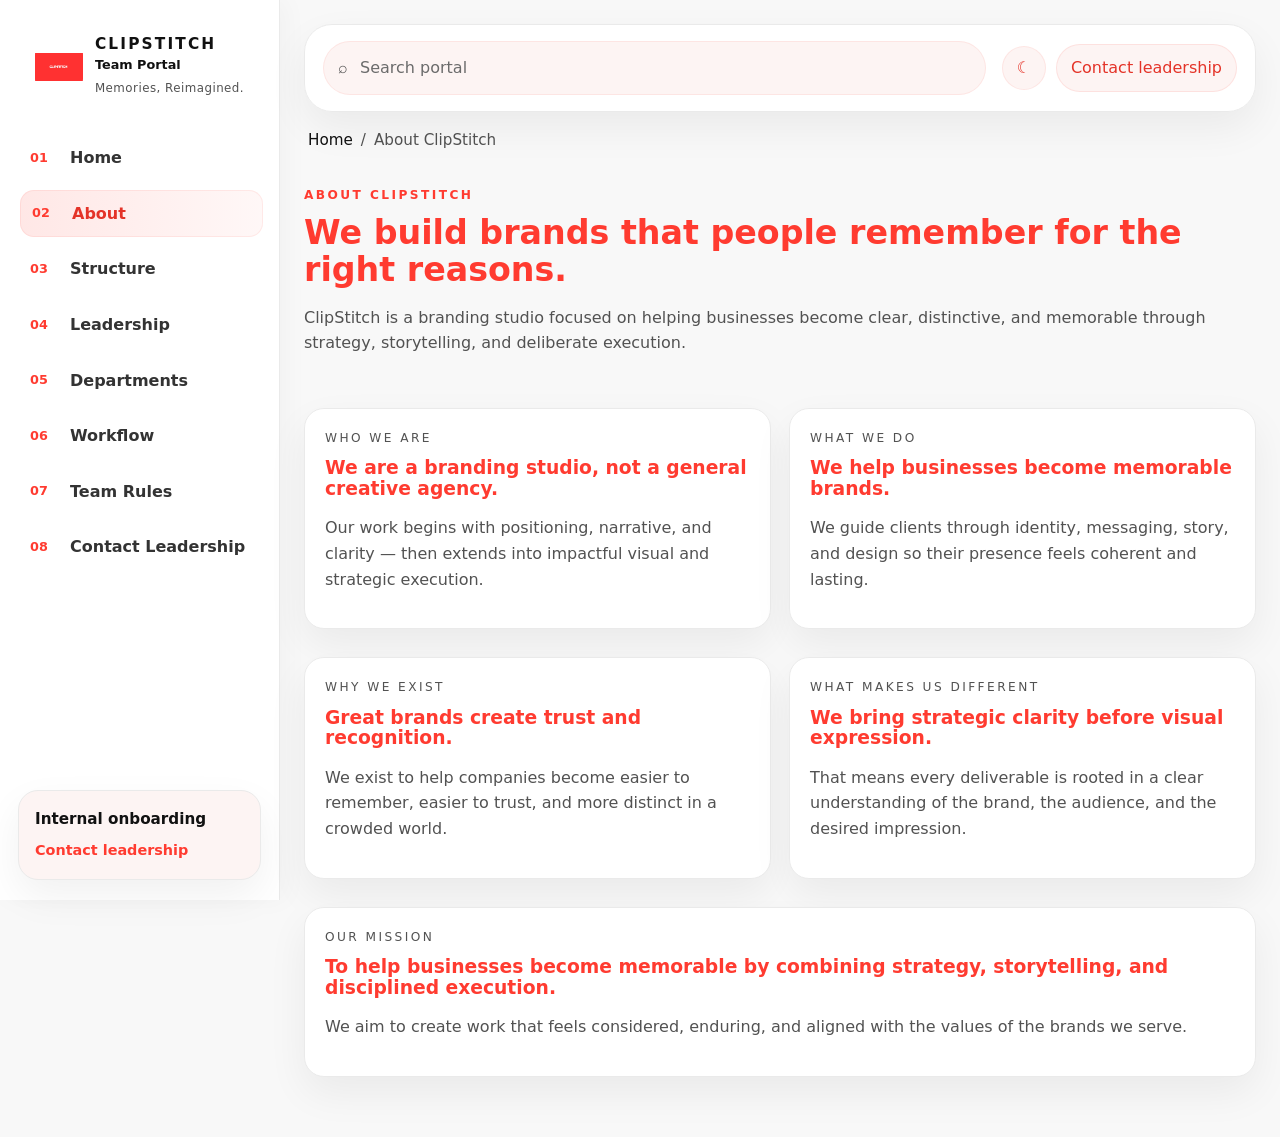
==== pages/about.html @ f91c4169 "ClipStitch Team Portal v1" ====
<!DOCTYPE html>
<html lang="en">
  <head>
    <meta charset="UTF-8" />
    <meta name="viewport" content="width=device-width, initial-scale=1.0" />
    <title>About ClipStitch | Team Portal</title>
    <link rel="stylesheet" href="../style.css" />
  </head>
  <body data-page="about">
    <div class="page-loader" aria-hidden="true">
      <div class="loader-ring"></div>
    </div>

    <div class="app-shell">
      <aside class="sidebar" id="sidebar">
        <a class="brand-block" href="../index.html" aria-label="ClipStitch home">
          <img src="../assets/logos/clipstitch-logo.jpg" alt="ClipStitch logo" />
          <span class="brand-text">
            <strong>CLIPSTITCH</strong>
            <small>Team Portal</small>
            <span class="brand-tagline">Memories, Reimagined.</span>
          </span>
        </a>

        <nav class="sidebar-nav" aria-label="Primary">
          <a class="nav-link" href="../index.html"><span>01</span><strong>Home</strong></a>
          <a class="nav-link active" href="about.html"><span>02</span><strong>About</strong></a>
          <a class="nav-link" href="company-structure.html"><span>03</span><strong>Structure</strong></a>
          <a class="nav-link" href="leadership.html"><span>04</span><strong>Leadership</strong></a>
          <a class="nav-link" href="departments.html"><span>05</span><strong>Departments</strong></a>
          <a class="nav-link" href="workflow.html"><span>06</span><strong>Workflow</strong></a>
          <a class="nav-link" href="team-rules.html"><span>07</span><strong>Team Rules</strong></a>
          <a class="nav-link" href="contact.html"><span>08</span><strong>Contact Leadership</strong></a>
        </nav>

        <div class="sidebar-footer">
          <p>Internal onboarding</p>
          <a href="contact.html">Contact leadership</a>
        </div>
      </aside>

      <div class="main-panel">
        <header class="topbar">
          <button class="icon-button mobile-only" id="sidebarToggle" aria-label="Toggle navigation">☰</button>
          <div class="search-box">
            <span>⌕</span>
            <input id="globalSearch" type="text" placeholder="Search portal" aria-label="Search portal" />
          </div>
          <div class="topbar-actions">
            <button class="icon-button" id="themeToggle" aria-label="Toggle dark mode">☾</button>
            <a class="pill-link" href="contact.html">Contact leadership</a>
          </div>
        </header>

        <nav class="breadcrumbs" aria-label="Breadcrumb">
          <a href="../index.html">Home</a>
          <span>/</span>
          <span>About ClipStitch</span>
        </nav>

        <main class="page-content">
          <section class="page-title reveal">
            <p class="eyebrow">About ClipStitch</p>
            <h1>We build brands that people remember for the right reasons.</h1>
            <p class="page-intro">
              ClipStitch is a branding studio focused on helping businesses become clear, distinctive, and memorable through strategy, storytelling, and deliberate execution.
            </p>
          </section>

          <section class="content-grid reveal">
            <article class="card search-target">
              <p class="eyebrow">Who we are</p>
              <h3>We are a branding studio, not a general creative agency.</h3>
              <p>Our work begins with positioning, narrative, and clarity — then extends into impactful visual and strategic execution.</p>
            </article>
            <article class="card search-target">
              <p class="eyebrow">What we do</p>
              <h3>We help businesses become memorable brands.</h3>
              <p>We guide clients through identity, messaging, story, and design so their presence feels coherent and lasting.</p>
            </article>
          </section>

          <section class="content-grid reveal">
            <article class="card search-target">
              <p class="eyebrow">Why we exist</p>
              <h3>Great brands create trust and recognition.</h3>
              <p>We exist to help companies become easier to remember, easier to trust, and more distinct in a crowded world.</p>
            </article>
            <article class="card search-target">
              <p class="eyebrow">What makes us different</p>
              <h3>We bring strategic clarity before visual expression.</h3>
              <p>That means every deliverable is rooted in a clear understanding of the brand, the audience, and the desired impression.</p>
            </article>
          </section>

          <section class="card reveal search-target">
            <p class="eyebrow">Our mission</p>
            <h3>To help businesses become memorable by combining strategy, storytelling, and disciplined execution.</h3>
            <p class="section-copy">We aim to create work that feels considered, enduring, and aligned with the values of the brands we serve.</p>
          </section>
        </main>
      </div>
    </div>

    <button class="back-to-top" id="backToTop" aria-label="Back to top">↑</button>
    <div class="progress-bar" id="progressBar"></div>
    <div class="empty-state">No matching content found.</div>

    <script src="../script.js"></script>
  </body>
</html>
---- style.css ----
:root {
  --bg: #f8f8f8;
  --surface: #ffffff;
  --surface-2: #fdf4f3;
  --text: #111111;
  --muted: #525252;
  --border: #eaeaea;
  --accent: #ff3b30;
  --accent-soft: rgba(255, 59, 48, 0.12);
  --accent-strong: #e43328;
  --shadow: 0 16px 40px rgba(17, 17, 17, 0.06);
  --radius-xl: 28px;
  --radius-lg: 20px;
  --radius-md: 14px;
  --transition: 220ms ease;
}

:root[data-theme="dark"] {
  --bg: #0f0f0f;
  --surface: #171717;
  --surface-2: #201312;
  --text: #f8f8f8;
  --muted: #d2d2d2;
  --border: rgba(255, 255, 255, 0.12);
  --accent: #ff6a5e;
  --accent-soft: rgba(255, 106, 94, 0.2);
  --accent-strong: #ff574d;
  --shadow: 0 18px 40px rgba(0, 0, 0, 0.3);
}

* {
  box-sizing: border-box;
}

html {
  scroll-behavior: smooth;
}

body {
  margin: 0;
  font-family: "Inter", system-ui, -apple-system, BlinkMacSystemFont, "Segoe UI", sans-serif;
  background: var(--bg);
  color: var(--text);
  line-height: 1.6;
  min-height: 100vh;
  transition: background var(--transition), color var(--transition);
}

img {
  display: block;
  max-width: 100%;
}

a {
  color: var(--accent);
  text-decoration: none;
}

button,
input {
  font: inherit;
}

.page-loader {
  position: fixed;
  inset: 0;
  display: grid;
  place-items: center;
  background: var(--bg);
  z-index: 999;
  transition: opacity 400ms ease, visibility 400ms ease;
}

body.loaded .page-loader {
  opacity: 0;
  visibility: hidden;
  pointer-events: none;
}

.loader-ring {
  width: 44px;
  height: 44px;
  border: 3px solid var(--border);
  border-top-color: var(--accent);
  border-radius: 50%;
  animation: spin 800ms linear infinite;
}

@keyframes spin {
  to {
    transform: rotate(360deg);
  }
}

.app-shell {
  display: grid;
  grid-template-columns: 280px 1fr;
  min-height: 100vh;
}

.sidebar {
  position: sticky;
  top: 0;
  height: 100vh;
  padding: 24px 18px 20px;
  background: #ffffff;
  border-right: 1px solid var(--border);
  display: flex;
  flex-direction: column;
  gap: 24px;
  box-shadow: 6px 0 24px rgba(17, 17, 17, 0.03);
}

:root[data-theme="dark"] .sidebar {
  background: #151515;
  box-shadow: 6px 0 24px rgba(0, 0, 0, 0.16);
}

.brand-block {
  display: flex;
  align-items: center;
  gap: 12px;
  padding: 12px 10px;
  border-radius: var(--radius-md);
  text-align: left;
  justify-content: center;
}

.brand-block img {
  width: 48px;
  height: 48px;
  object-fit: contain;
  border-radius: 12px;
  flex-shrink: 0;
}

.brand-block .brand-text {
  display: flex;
  flex-direction: column;
  gap: 2px;
}

.brand-block strong {
  display: block;
  font-size: 0.96rem;
  letter-spacing: 0.14em;
  line-height: 1.1;
  color: var(--text);
}

.brand-block small {
  display: block;
  color: var(--text);
  font-size: 0.8rem;
  font-weight: 600;
}

.brand-block .brand-tagline {
  font-size: 0.74rem;
  color: var(--muted);
  letter-spacing: 0.04em;
  margin-top: 2px;
}

.sidebar-nav {
  display: flex;
  flex-direction: column;
  gap: 8px;
}

.nav-link {
  display: flex;
  align-items: center;
  gap: 12px;
  padding: 11px 12px;
  border-radius: 14px;
  color: #333333;
  font-weight: 600;
  transition: background var(--transition), color var(--transition), transform var(--transition);
}

:root[data-theme="dark"] .nav-link {
  color: #f2f2f2;
}

.nav-link:hover,
.nav-link.active {
  background: linear-gradient(90deg, var(--accent-soft), rgba(255, 59, 48, 0.04));
  color: var(--accent-strong);
  transform: translateX(2px);
  box-shadow: inset 0 0 0 1px rgba(255, 59, 48, 0.08);
}

.nav-link span {
  font-size: 0.8rem;
  color: var(--accent);
  min-width: 28px;
}

.sidebar-footer {
  margin-top: auto;
  padding: 16px;
  border-radius: var(--radius-lg);
  background: var(--surface-2);
  border: 1px solid var(--border);
  box-shadow: var(--shadow);
}

.sidebar-footer p {
  margin: 0 0 6px;
  font-size: 0.95rem;
  font-weight: 700;
  color: var(--text);
}

.sidebar-footer span {
  color: var(--muted);
  font-size: 0.92rem;
}

.sidebar-footer a {
  color: var(--accent);
  font-size: 0.9rem;
  font-weight: 600;
}

.main-panel {
  padding: 24px 24px 60px;
}

.topbar {
  display: flex;
  justify-content: space-between;
  align-items: center;
  gap: 16px;
  padding: 16px 18px;
  background: rgba(255, 255, 255, 0.95);
  backdrop-filter: blur(18px);
  border: 1px solid var(--border);
  border-radius: var(--radius-xl);
  position: sticky;
  top: 18px;
  z-index: 30;
  box-shadow: var(--shadow);
}

:root[data-theme="dark"] .topbar {
  background: rgba(23, 23, 23, 0.95);
}

.search-box {
  flex: 1;
  display: flex;
  align-items: center;
  gap: 10px;
  min-width: 220px;
  padding: 12px 14px;
  border-radius: 999px;
  background: var(--surface-2);
  color: var(--muted);
  border: 1px solid rgba(255, 59, 48, 0.08);
}

.search-box input {
  border: 0;
  outline: 0;
  background: transparent;
  color: var(--text);
  width: 100%;
}

.search-box input::placeholder {
  color: #6b6b6b;
}

:root[data-theme="dark"] .search-box input::placeholder {
  color: #cfcfcf;
}

.topbar-actions {
  display: flex;
  align-items: center;
  gap: 10px;
}

.icon-button,
.button,
.pill-link {
  border: 0;
  border-radius: 999px;
  transition: transform var(--transition), background var(--transition), color var(--transition), box-shadow var(--transition);
}

.icon-button {
  width: 44px;
  height: 44px;
  display: grid;
  place-items: center;
  background: var(--surface-2);
  color: var(--accent-strong);
  cursor: pointer;
  border: 1px solid rgba(255, 59, 48, 0.08);
}

.icon-button:hover,
.button:hover,
.pill-link:hover {
  transform: translateY(-1px);
}

.pill-link {
  padding: 10px 14px;
  background: var(--surface-2);
  color: var(--accent-strong);
  border: 1px solid rgba(255, 59, 48, 0.1);
}

.breadcrumbs {
  display: flex;
  align-items: center;
  gap: 8px;
  padding: 16px 4px 22px;
  color: var(--muted);
  font-size: 0.95rem;
}

.breadcrumbs a {
  color: var(--text);
}

.page-content {
  display: flex;
  flex-direction: column;
  gap: 28px;
}

.hero {
  display: grid;
  grid-template-columns: 1.15fr 0.85fr;
  gap: 28px;
  padding: 34px;
  background: linear-gradient(135deg, #ffffff 0%, #fff7f5 100%);
  border-radius: var(--radius-xl);
  box-shadow: var(--shadow);
  align-items: center;
  border: 1px solid var(--border);
}

.eyebrow {
  margin: 0 0 10px;
  text-transform: uppercase;
  letter-spacing: 0.2em;
  font-size: 0.76rem;
  font-weight: 700;
  color: var(--accent);
}

.hero h1,
.section-header h2,
.card h3,
.page-title h1 {
  margin: 0 0 10px;
  line-height: 1.1;
  color: var(--accent);
}

.hero h1 {
  font-size: clamp(2rem, 3.5vw, 3rem);
}

.hero-text,
.card p,
.page-intro,
.section-copy {
  color: var(--muted);
  font-weight: 500;
}

.hero-actions {
  display: flex;
  flex-wrap: wrap;
  gap: 12px;
  margin-top: 18px;
}

.button {
  display: inline-flex;
  align-items: center;
  justify-content: center;
  cursor: pointer;
  padding: 12px 16px;
  font-weight: 600;
}

.button-primary {
  background: var(--accent);
  color: white;
  box-shadow: 0 10px 22px rgba(255, 59, 48, 0.24);
}

.button-secondary {
  background: var(--surface);
  color: var(--accent-strong);
  border: 1px solid rgba(255, 59, 48, 0.18);
}

.hero-visual img {
  border-radius: var(--radius-xl);
  background: var(--surface);
  padding: 18px;
  width: 100%;
}

.stats-grid,
.cards-grid {
  display: grid;
  grid-template-columns: repeat(4, minmax(0, 1fr));
  gap: 18px;
}

.stat-card,
.card {
  background: var(--surface);
  border: 1px solid var(--border);
  border-radius: var(--radius-lg);
  padding: 20px;
  box-shadow: var(--shadow);
  transition: transform var(--transition), border-color var(--transition), box-shadow var(--transition);
}

.stat-card:hover,
.card:hover {
  transform: translateY(-2px);
  border-color: rgba(255, 59, 48, 0.2);
  box-shadow: 0 18px 42px rgba(17, 17, 17, 0.08);
}

.stat-card strong {
  display: block;
  font-size: 1.15rem;
  margin-bottom: 4px;
}

.stat-card span {
  color: var(--muted);
  font-size: 0.95rem;
}

.content-grid {
  display: grid;
  grid-template-columns: repeat(2, minmax(0, 1fr));
  gap: 18px;
}

.section-header {
  display: flex;
  justify-content: space-between;
  align-items: end;
  padding-top: 10px;
}

.card-link {
  display: block;
}

.card-link h3 {
  margin-bottom: 10px;
}

.page-title {
  padding: 12px 0 8px;
}

.page-title h1 {
  font-size: clamp(1.8rem, 2.6vw, 2.4rem);
}

.pill-list {
  display: flex;
  flex-wrap: wrap;
  gap: 10px;
  margin-top: 14px;
}

.pill-list span {
  padding: 8px 12px;
  border-radius: 999px;
  background: var(--surface-2);
  color: var(--text);
  font-weight: 600;
}

.org-chart {
  display: grid;
  gap: 16px;
  padding: 20px 0;
}

.org-node {
  background: var(--surface);
  border: 1px solid var(--border);
  border-radius: var(--radius-lg);
  padding: 16px 18px;
  cursor: pointer;
  transition: border-color var(--transition), transform var(--transition), box-shadow var(--transition);
}

.org-node:hover,
.org-node.active {
  border-color: rgba(255, 59, 48, 0.22);
  transform: translateY(-1px);
  box-shadow: 0 12px 28px rgba(255, 59, 48, 0.08);
}

.org-node strong {
  display: block;
  margin-bottom: 3px;
  color: var(--accent);
  font-weight: 700;
}

.org-node small {
  color: var(--text);
  font-weight: 600;
}

.org-details {
  padding: 20px;
  background: var(--surface);
  border: 1px solid var(--border);
  border-radius: var(--radius-lg);
  box-shadow: var(--shadow);
}

.org-details h3 {
  margin-top: 0;
  margin-bottom: 8px;
  color: var(--accent);
}

.org-details p {
  color: var(--muted);
  font-weight: 500;
}

.leadership-grid,
.departments-grid {
  display: grid;
  grid-template-columns: repeat(2, minmax(0, 1fr));
  gap: 18px;
}

.profile-card,
.department-card,
.timeline-card,
.rule-card,
.resource-card,
.contact-card {
  background: var(--surface);
  border: 1px solid var(--border);
  border-radius: var(--radius-lg);
  padding: 20px;
  box-shadow: var(--shadow);
}

.profile-card h3,
.department-card h3,
.timeline-card h3,
.rule-card h3,
.resource-card h3,
.contact-card h3 {
  margin-top: 0;
  color: var(--accent);
}

.profile-meta,
.department-meta {
  color: var(--text);
  font-weight: 600;
  margin-bottom: 12px;
}

.list-stack {
  display: grid;
  gap: 8px;
  margin: 0;
  padding-left: 16px;
  color: var(--muted);
}

.list-stack li {
  color: var(--muted);
  font-weight: 500;
}

.timeline {
  position: relative;
  display: grid;
  gap: 14px;
  padding-left: 16px;
  margin-top: 8px;
}

.timeline::before {
  content: "";
  position: absolute;
  left: 6px;
  top: 0;
  bottom: 0;
  width: 2px;
  background: var(--border);
}

.timeline-card {
  position: relative;
  margin-left: 16px;
}

.timeline-card::before {
  content: "";
  position: absolute;
  left: -23px;
  top: 18px;
  width: 12px;
  height: 12px;
  border-radius: 50%;
  background: var(--accent);
  box-shadow: 0 0 0 4px rgba(255, 59, 48, 0.12);
}

.check-grid {
  display: grid;
  gap: 14px;
}

.check-item {
  display: flex;
  gap: 12px;
  align-items: flex-start;
  padding: 14px 16px;
  background: var(--surface-2);
  border-radius: var(--radius-md);
}

.check-item strong {
  display: block;
  margin-bottom: 3px;
  color: var(--accent);
}

.check-item span {
  color: var(--muted);
  font-weight: 500;
}

.download-list {
  display: grid;
  gap: 14px;
}

.resource-card a {
  color: var(--accent);
  font-weight: 700;
}

.contact-grid {
  display: grid;
  grid-template-columns: repeat(3, minmax(0, 1fr));
  gap: 18px;
}

.empty-state {
  display: none;
  padding: 24px;
  border: 1px dashed var(--border);
  border-radius: var(--radius-lg);
  text-align: center;
  color: var(--text);
  background: var(--surface);
  font-weight: 600;
}

.empty-state.active {
  display: block;
}

.reveal {
  opacity: 0;
  transform: translateY(16px);
  transition: opacity 600ms ease, transform 600ms ease;
}

.reveal.is-visible {
  opacity: 1;
  transform: translateY(0);
}

.back-to-top {
  position: fixed;
  right: 24px;
  bottom: 24px;
  width: 48px;
  height: 48px;
  border: 0;
  border-radius: 50%;
  background: var(--accent);
  color: white;
  box-shadow: var(--shadow);
  cursor: pointer;
  opacity: 0;
  visibility: hidden;
  pointer-events: none;
  transition: opacity var(--transition), visibility var(--transition), transform var(--transition);
}

.back-to-top:hover {
  transform: translateY(-2px);
}

.back-to-top.visible {
  opacity: 1;
  visibility: visible;
  pointer-events: auto;
}

.progress-bar {
  position: fixed;
  top: 0;
  left: 0;
  height: 3px;
  width: 0;
  background: linear-gradient(90deg, var(--accent), #ff8a80);
  z-index: 100;
}

::-webkit-scrollbar {
  width: 10px;
}

::-webkit-scrollbar-track {
  background: var(--bg);
}

::-webkit-scrollbar-thumb {
  background: rgba(255, 59, 48, 0.28);
  border-radius: 999px;
}

::-webkit-scrollbar-thumb:hover {
  background: rgba(255, 59, 48, 0.4);
}

.mobile-only {
  display: none;
}

@media (max-width: 1040px) {
  .stats-grid,
  .cards-grid,
  .leadership-grid,
  .departments-grid,
  .content-grid,
  .contact-grid {
    grid-template-columns: repeat(2, minmax(0, 1fr));
  }
}

@media (max-width: 840px) {
  .app-shell {
    grid-template-columns: 1fr;
  }

  .sidebar {
    position: fixed;
    left: -320px;
    width: min(280px, 84vw);
    z-index: 60;
    transition: left var(--transition);
  }

  .sidebar.open {
    left: 0;
  }

  .mobile-only {
    display: grid;
  }

  .topbar {
    padding: 14px;
  }

  .hero {
    grid-template-columns: 1fr;
    padding: 24px;
  }

  .stats-grid,
  .cards-grid,
  .content-grid,
  .leadership-grid,
  .departments-grid,
  .contact-grid {
    grid-template-columns: 1fr;
  }
}

@media (max-width: 560px) {
  .main-panel {
    padding: 16px 14px 48px;
  }

  .topbar {
    flex-wrap: wrap;
  }

  .search-box {
    order: 3;
    width: 100%;
  }
}
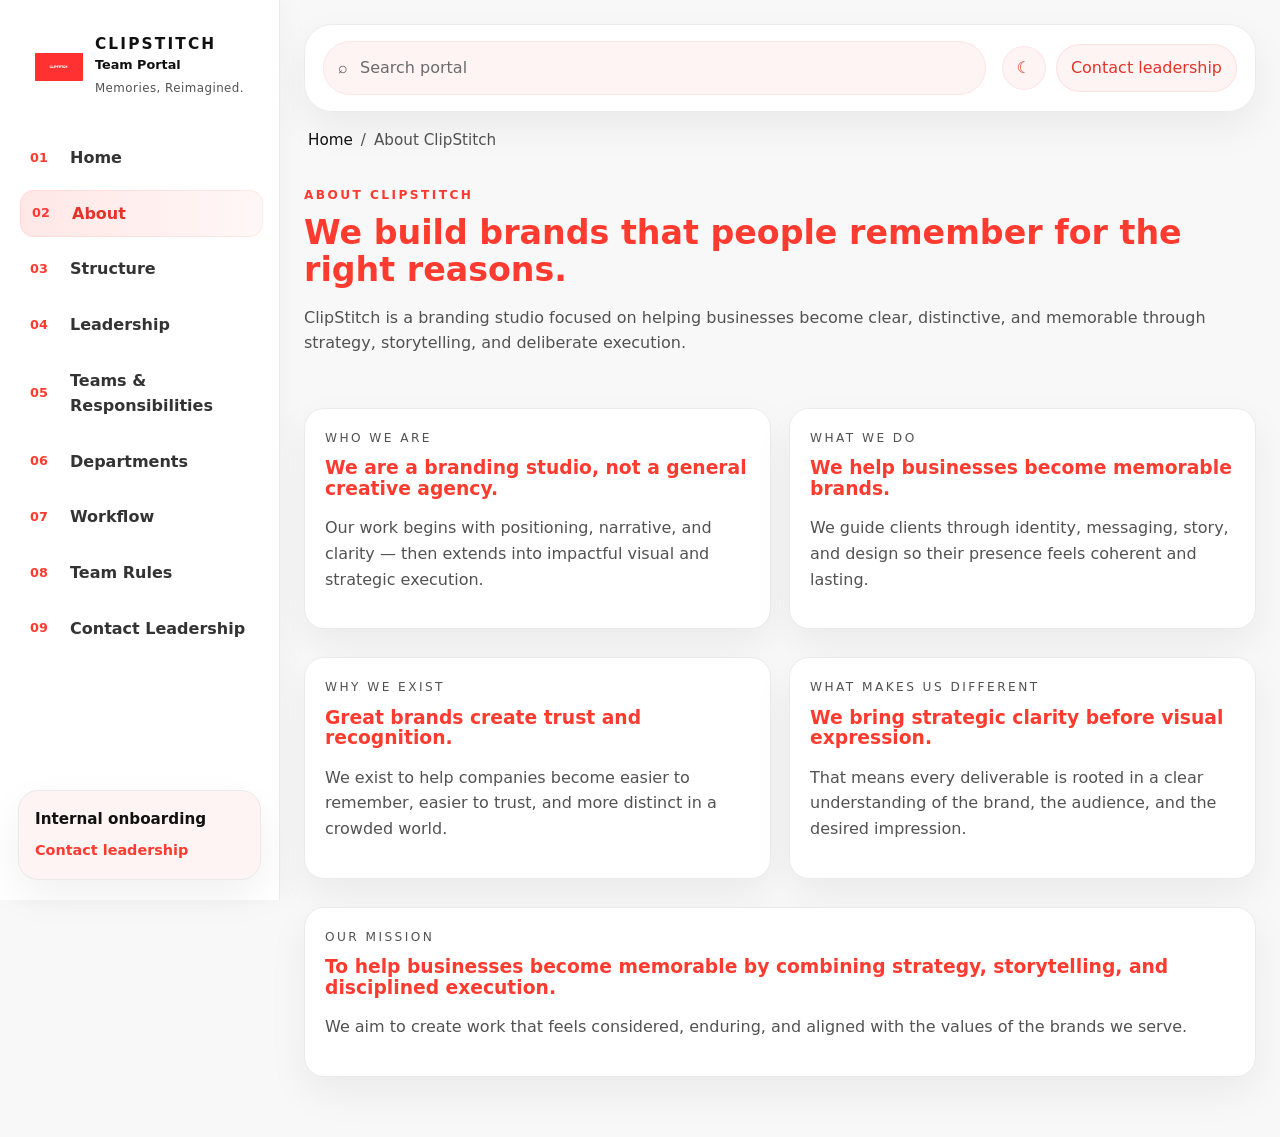
==== commit 799b40df: "new  hanges" ====
--- a/pages/about.html
+++ b/pages/about.html
@@ -27,10 +27,11 @@
           <a class="nav-link active" href="about.html"><span>02</span><strong>About</strong></a>
           <a class="nav-link" href="company-structure.html"><span>03</span><strong>Structure</strong></a>
           <a class="nav-link" href="leadership.html"><span>04</span><strong>Leadership</strong></a>
-          <a class="nav-link" href="departments.html"><span>05</span><strong>Departments</strong></a>
-          <a class="nav-link" href="workflow.html"><span>06</span><strong>Workflow</strong></a>
-          <a class="nav-link" href="team-rules.html"><span>07</span><strong>Team Rules</strong></a>
-          <a class="nav-link" href="contact.html"><span>08</span><strong>Contact Leadership</strong></a>
+          <a class="nav-link" href="teams-responsibilities.html"><span>05</span><strong>Teams & Responsibilities</strong></a>
+          <a class="nav-link" href="departments.html"><span>06</span><strong>Departments</strong></a>
+          <a class="nav-link" href="workflow.html"><span>07</span><strong>Workflow</strong></a>
+          <a class="nav-link" href="team-rules.html"><span>08</span><strong>Team Rules</strong></a>
+          <a class="nav-link" href="contact.html"><span>09</span><strong>Contact Leadership</strong></a>
         </nav>
 
         <div class="sidebar-footer">
--- a/style.css
+++ b/style.css
@@ -457,6 +457,506 @@
   justify-content: space-between;
   align-items: end;
   padding-top: 10px;
+}
+
+.showcase-hero {
+  display: flex;
+  justify-content: space-between;
+  align-items: end;
+  gap: 18px;
+  padding: 32px;
+  margin: 18px 0 24px;
+  border: 1px solid var(--border);
+  border-radius: var(--radius-xl);
+  background: linear-gradient(135deg, #ffffff 0%, var(--surface-2) 100%);
+  box-shadow: var(--shadow);
+}
+
+.showcase-hero h1 {
+  margin: 8px 0 10px;
+  font-size: clamp(2rem, 3vw, 3rem);
+}
+
+.showcase-hero-badge {
+  padding: 16px 18px;
+  border-radius: var(--radius-lg);
+  background: var(--accent);
+  color: white;
+  min-width: 180px;
+  box-shadow: 0 20px 40px rgba(255, 59, 48, 0.22);
+}
+
+.showcase-hero-badge span {
+  display: block;
+  font-size: 0.8rem;
+  text-transform: uppercase;
+  letter-spacing: 0.16em;
+  opacity: 0.9;
+}
+
+.showcase-hero-badge strong {
+  display: block;
+  margin-top: 6px;
+  font-size: 1.3rem;
+}
+
+.featured-project {
+  display: grid;
+  grid-template-columns: 1.2fr 0.8fr;
+  gap: 20px;
+  margin-bottom: 24px;
+  padding: 20px;
+  border: 1px solid var(--border);
+  border-radius: var(--radius-xl);
+  background: var(--surface);
+  box-shadow: var(--shadow);
+}
+
+.featured-media {
+  min-height: 320px;
+}
+
+.featured-thumb {
+  position: relative;
+  height: 100%;
+  min-height: 320px;
+  border-radius: calc(var(--radius-xl) - 4px);
+  background: linear-gradient(135deg, rgba(255, 59, 48, 0.18), rgba(17, 17, 17, 0.4)), url("../assets/images/hero-illustration.svg") center/cover;
+  overflow: hidden;
+}
+
+.thumb-overlay {
+  position: absolute;
+  inset: 0;
+  display: flex;
+  flex-direction: column;
+  justify-content: flex-end;
+  padding: 24px;
+  background: linear-gradient(180deg, transparent 20%, rgba(0, 0, 0, 0.55) 100%);
+  color: white;
+}
+
+.thumb-overlay h2 {
+  margin: 6px 0 4px;
+  font-size: clamp(1.6rem, 2.2vw, 2.2rem);
+}
+
+.status-pill {
+  width: fit-content;
+  padding: 8px 12px;
+  border-radius: 999px;
+  background: rgba(255, 255, 255, 0.16);
+  backdrop-filter: blur(8px);
+  font-size: 0.8rem;
+  font-weight: 700;
+  letter-spacing: 0.08em;
+  text-transform: uppercase;
+}
+
+.featured-copy h3 {
+  margin-top: 0;
+  margin-bottom: 10px;
+  font-size: clamp(1.2rem, 1.8vw, 1.45rem);
+}
+
+.video-shell {
+  padding: 12px;
+  border: 1px solid var(--border);
+  border-radius: var(--radius-lg);
+  background: linear-gradient(180deg, var(--surface), var(--surface-2));
+}
+
+.video-frame {
+  position: relative;
+  border-radius: 18px;
+  overflow: hidden;
+  background: #000;
+  box-shadow: 0 20px 45px rgba(17, 17, 17, 0.16);
+  transition: transform var(--transition), box-shadow var(--transition);
+}
+
+.video-frame:hover {
+  transform: translateY(-3px);
+  box-shadow: 0 26px 48px rgba(17, 17, 17, 0.2);
+}
+
+.showcase-video {
+  display: block;
+  width: 100%;
+  height: auto;
+  aspect-ratio: 16 / 9;
+  object-fit: cover;
+  background: linear-gradient(135deg, rgba(255, 59, 48, 0.28), rgba(17, 17, 17, 0.8));
+}
+
+.video-overlay {
+  position: absolute;
+  inset: 0;
+  display: grid;
+  place-items: center;
+  background: linear-gradient(180deg, rgba(0, 0, 0, 0.08), rgba(0, 0, 0, 0.24));
+  pointer-events: none;
+}
+
+.play-badge {
+  width: 72px;
+  height: 72px;
+  border-radius: 50%;
+  display: grid;
+  place-items: center;
+  background: rgba(255, 255, 255, 0.92);
+  color: var(--accent);
+  font-size: 1.5rem;
+  box-shadow: 0 16px 32px rgba(0, 0, 0, 0.2);
+}
+
+.video-caption {
+  margin-top: 12px;
+  font-weight: 700;
+  color: var(--text);
+}
+
+.overview-grid {
+  display: grid;
+  grid-template-columns: repeat(2, minmax(0, 1fr));
+  gap: 14px;
+  margin-top: 8px;
+}
+
+.overview-grid div {
+  padding: 12px 14px;
+  border-radius: 12px;
+  background: var(--surface-2);
+  display: flex;
+  flex-direction: column;
+  gap: 3px;
+}
+
+.overview-grid strong {
+  color: var(--accent);
+  font-size: 0.84rem;
+  text-transform: uppercase;
+  letter-spacing: 0.08em;
+}
+
+.overview-grid span {
+  color: var(--text);
+  font-weight: 600;
+}
+
+.credits-list {
+  display: grid;
+  gap: 10px;
+  margin-top: 8px;
+}
+
+.credits-list div {
+  padding: 12px 14px;
+  border-radius: 12px;
+  background: var(--surface-2);
+  display: flex;
+  flex-direction: column;
+  gap: 3px;
+}
+
+.credits-list strong {
+  color: var(--accent);
+}
+
+.credits-list span {
+  color: var(--text);
+  font-weight: 600;
+}
+
+.quote-card {
+  padding: 28px 24px;
+  margin-top: 18px;
+  border-radius: var(--radius-xl);
+  background: linear-gradient(135deg, var(--accent), #ff7a6d);
+  color: white;
+  text-align: center;
+  box-shadow: 0 20px 45px rgba(255, 59, 48, 0.18);
+}
+
+.quote-card p {
+  margin: 0;
+  font-size: clamp(1.1rem, 1.8vw, 1.4rem);
+  font-weight: 700;
+}
+
+@media (max-width: 1040px) {
+  .showcase-hero,
+  .featured-project {
+    grid-template-columns: 1fr;
+    flex-direction: column;
+    align-items: flex-start;
+  }
+}
+
+@media (max-width: 840px) {
+  .showcase-hero {
+    padding: 22px;
+  }
+
+  .featured-project {
+    padding: 16px;
+  }
+
+  .overview-grid {
+    grid-template-columns: 1fr;
+  }
+}
+
+.hero-intro {
+  display: grid;
+  grid-template-columns: 1.3fr 0.7fr;
+  gap: 18px;
+  padding: 28px;
+  margin: 18px 0 24px;
+  border: 1px solid var(--border);
+  border-radius: var(--radius-xl);
+  background: linear-gradient(135deg, var(--surface), var(--surface-2));
+  box-shadow: var(--shadow);
+}
+
+.hero-intro h2 {
+  margin: 0 0 10px;
+  font-size: clamp(1.4rem, 2.2vw, 2rem);
+}
+
+.hero-stats {
+  display: grid;
+  gap: 12px;
+}
+
+.mini-stat {
+  padding: 14px 16px;
+  border-radius: var(--radius-md);
+  background: var(--surface);
+  border: 1px solid var(--border);
+}
+
+.mini-stat strong {
+  display: block;
+  color: var(--accent);
+  margin-bottom: 3px;
+}
+
+.mini-stat span {
+  color: var(--muted);
+  font-size: 0.95rem;
+}
+
+.toc-shell {
+  display: grid;
+  grid-template-columns: 0.9fr 1.1fr;
+  gap: 18px;
+  margin-bottom: 24px;
+}
+
+.toc-card {
+  position: sticky;
+  top: 96px;
+  align-self: start;
+}
+
+.toc-list {
+  display: grid;
+  gap: 10px;
+  margin-top: 12px;
+}
+
+.toc-list a {
+  display: flex;
+  justify-content: space-between;
+  align-items: center;
+  padding: 10px 12px;
+  border-radius: 12px;
+  background: var(--surface-2);
+  color: var(--text);
+  font-weight: 600;
+}
+
+.toc-list a span {
+  color: var(--accent);
+}
+
+.department-section {
+  margin-bottom: 16px;
+}
+
+.dept-accordion {
+  border: 1px solid var(--border);
+  border-radius: var(--radius-xl);
+  background: var(--surface);
+  box-shadow: var(--shadow);
+  overflow: hidden;
+}
+
+.dept-accordion summary {
+  cursor: pointer;
+  list-style: none;
+  display: flex;
+  justify-content: space-between;
+  align-items: center;
+  padding: 20px 22px;
+  font-weight: 700;
+  color: var(--text);
+  background: linear-gradient(90deg, rgba(255, 59, 48, 0.06), transparent);
+}
+
+.dept-accordion summary::-webkit-details-marker {
+  display: none;
+}
+
+.dept-title {
+  display: flex;
+  align-items: center;
+  gap: 10px;
+  font-size: 1.05rem;
+}
+
+.dept-icon {
+  font-size: 1.2rem;
+}
+
+.summary-pill {
+  padding: 7px 10px;
+  border-radius: 999px;
+  background: var(--surface-2);
+  color: var(--accent);
+  font-size: 0.8rem;
+}
+
+.dept-body {
+  padding: 20px 22px 24px;
+  display: grid;
+  gap: 16px;
+}
+
+.dept-intro {
+  color: var(--muted);
+  font-size: 1rem;
+  margin: 0;
+}
+
+.dept-chip-row {
+  display: flex;
+  flex-wrap: wrap;
+  gap: 10px;
+}
+
+.chip {
+  padding: 8px 12px;
+  border-radius: 999px;
+  background: var(--surface-2);
+  color: var(--accent);
+  font-weight: 600;
+  font-size: 0.9rem;
+}
+
+.dept-grid {
+  display: grid;
+  grid-template-columns: repeat(2, minmax(0, 1fr));
+  gap: 16px;
+}
+
+.info-card {
+  padding: 18px;
+  border-radius: var(--radius-lg);
+  background: var(--surface-2);
+  border: 1px solid var(--border);
+}
+
+.info-card h3 {
+  margin-top: 0;
+  margin-bottom: 10px;
+  color: var(--accent);
+}
+
+.info-card p,
+.info-card li {
+  color: var(--muted);
+  font-weight: 500;
+}
+
+.info-card ul {
+  margin: 8px 0 0;
+  padding-left: 18px;
+}
+
+.role-stack {
+  display: grid;
+  gap: 10px;
+}
+
+.role-card {
+  padding: 12px 14px;
+  border-radius: 12px;
+  background: var(--surface);
+  border: 1px solid var(--border);
+}
+
+.role-card strong {
+  display: block;
+  margin-bottom: 4px;
+  color: var(--text);
+}
+
+.workflow-grid {
+  display: grid;
+  gap: 10px;
+}
+
+.workflow-step {
+  padding: 12px 14px;
+  border-radius: 12px;
+  background: var(--surface);
+  border: 1px solid var(--border);
+  display: flex;
+  flex-direction: column;
+  gap: 3px;
+}
+
+.workflow-step strong {
+  color: var(--accent);
+}
+
+.quote-card {
+  font-size: 1.05rem;
+  font-weight: 700;
+  color: var(--accent);
+}
+
+.checklist {
+  display: grid;
+  gap: 8px;
+}
+
+@media (max-width: 1040px) {
+  .hero-intro,
+  .toc-shell,
+  .dept-grid {
+    grid-template-columns: 1fr;
+  }
+
+  .toc-card {
+    position: static;
+  }
+}
+
+@media (max-width: 840px) {
+  .hero-intro {
+    padding: 20px;
+  }
+
+  .dept-accordion summary {
+    padding: 16px 18px;
+  }
+
+  .dept-body {
+    padding: 16px 18px 20px;
+  }
 }
 
 .card-link {
